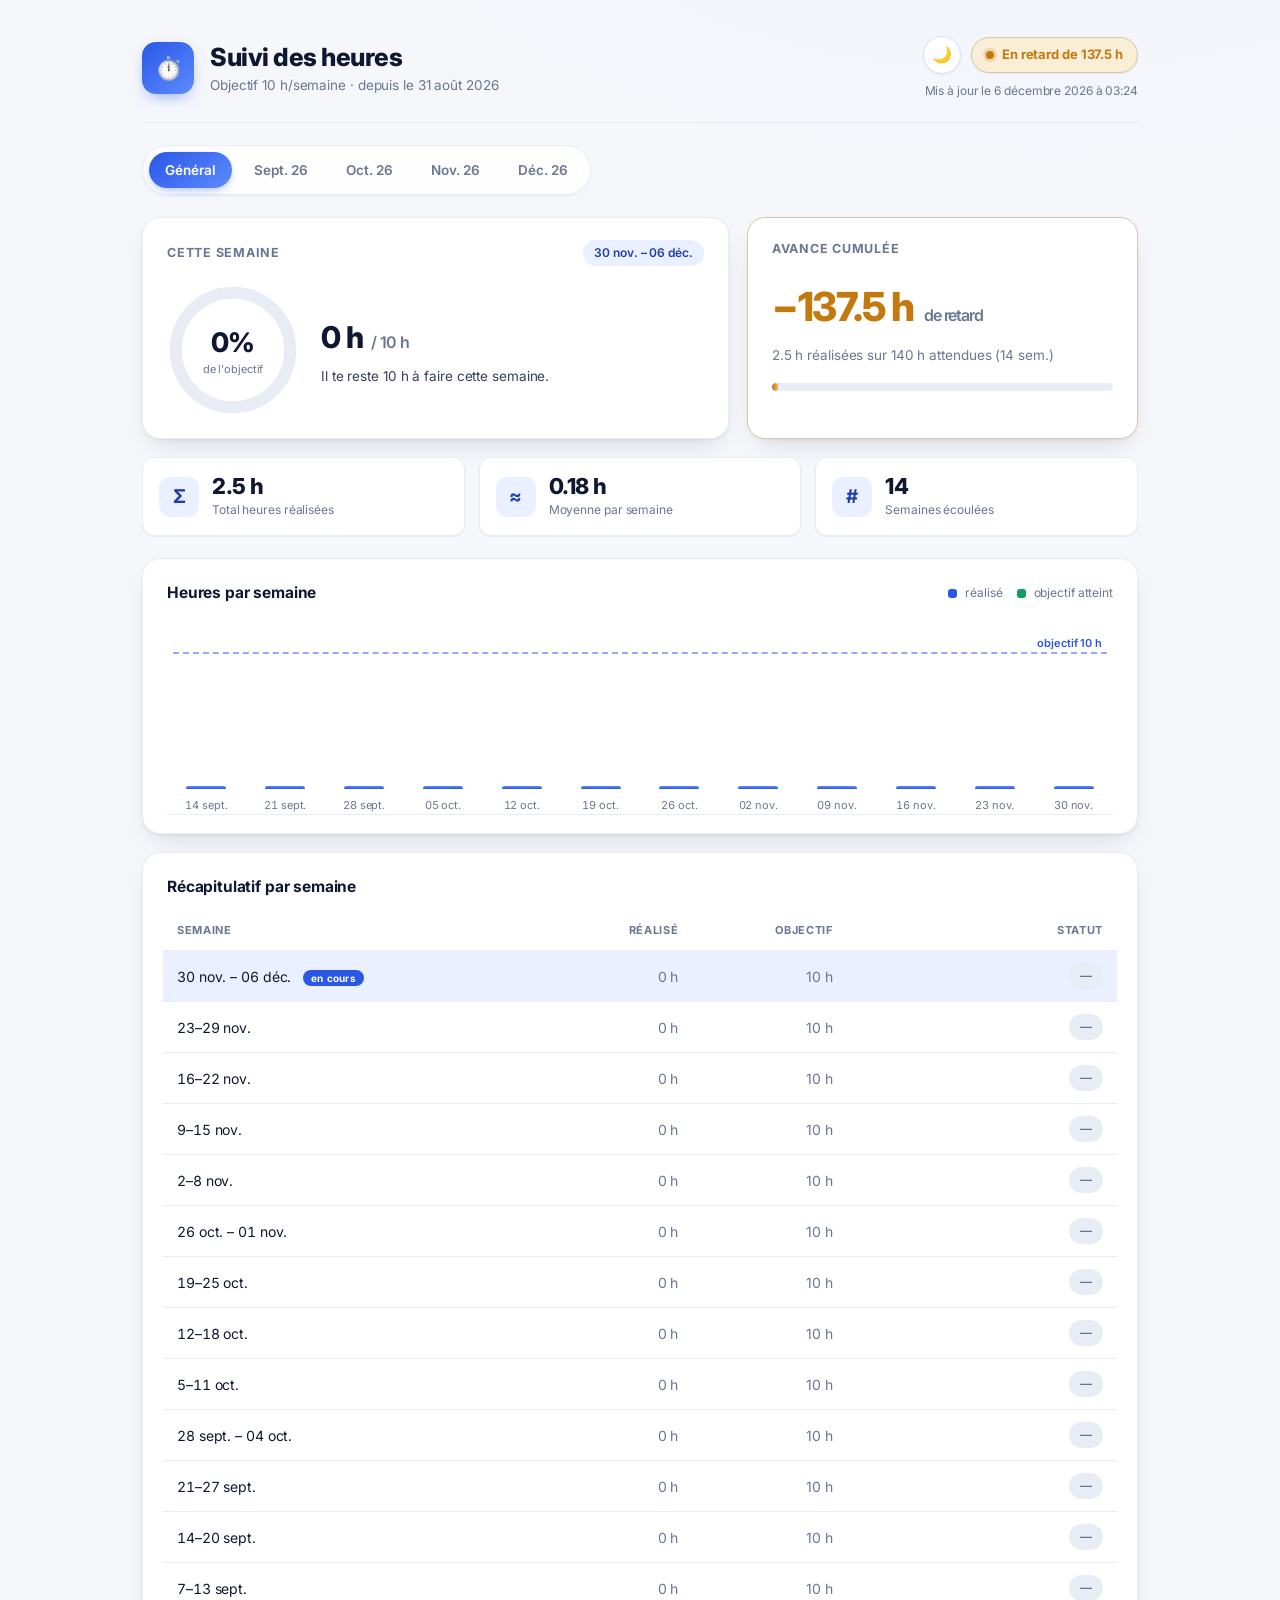
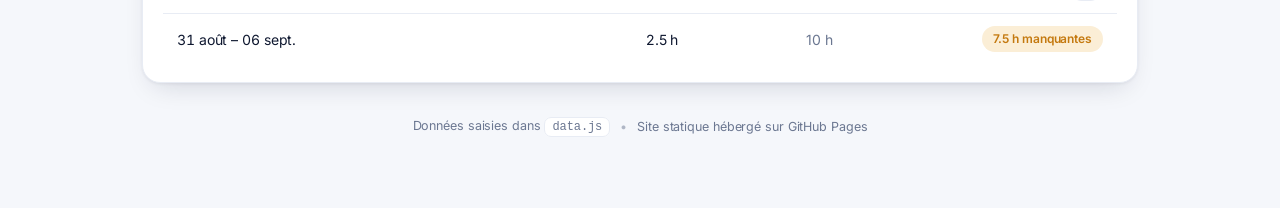
==== index.html @ 68d2aeb3 "Barres cliquables (-> mois + detail) et detail des seances groupe par semaine avec en-tete" ====
<!DOCTYPE html>
<html lang="fr">
<head>
  <meta charset="utf-8" />
  <meta name="viewport" content="width=device-width, initial-scale=1" />
  <title>Suivi des heures</title>
  <meta name="description" content="Suivi de prestation : heures réalisées et avance." />
  <link rel="preconnect" href="https://fonts.googleapis.com" />
  <link rel="preconnect" href="https://fonts.gstatic.com" crossorigin />
  <link href="https://fonts.googleapis.com/css2?family=Inter:wght@400;500;600;700;800&display=swap" rel="stylesheet" />
  <!-- Applique le thème mémorisé avant le rendu (évite le flash) -->
  <script>(function(){try{var t=localStorage.getItem("theme");if(t)document.documentElement.setAttribute("data-theme",t);}catch(e){}})();</script>
  <link rel="stylesheet" href="style.css?v=15" />
  <link rel="icon" href="data:image/svg+xml,<svg xmlns='http://www.w3.org/2000/svg' viewBox='0 0 100 100'><text y='.9em' font-size='90'>⏱️</text></svg>" />
</head>
<body>
  <div class="wrap">

    <header class="site-header">
      <div class="identity">
        <div class="monogram" id="monogram">B</div>
        <div>
          <div class="eyebrow">Suivi de prestation</div>
          <h1><span id="titrePrestataire">Prestataire</span> <span class="sep">×</span> <span class="client" id="titreClient">Client</span></h1>
          <p class="subtitle" id="sousTitre"></p>
        </div>
      </div>
      <div class="header-side">
        <div class="head-row">
          <button class="theme-btn" id="themeBtn" type="button" title="Changer de thème" aria-label="Changer de thème">🌙</button>
          <div class="status-chip" id="statusChip">
            <span class="dot"></span><span id="statusChipText">—</span>
          </div>
        </div>
        <div class="maj" id="maj"></div>
      </div>
    </header>

    <!-- NAVIGATION PAR ONGLETS -->
    <nav class="tabs" id="tabs" role="tablist"></nav>

    <!-- HERO -->
    <section class="hero" id="hero">
      <!-- Semaine en cours avec anneau -->
      <div class="card hero-week">
        <div class="card-head">
          <span class="card-title" id="ringCardTitle">Cette semaine</span>
          <span class="chip-soft" id="semainePeriode"></span>
        </div>
        <div class="ring-layout">
          <div class="ring" id="ring">
            <svg viewBox="0 0 120 120" width="132" height="132" aria-hidden="true">
              <defs>
                <linearGradient id="ringGrad" x1="0" y1="0" x2="1" y2="1">
                  <stop offset="0" class="rg1" />
                  <stop offset="1" class="rg2" />
                </linearGradient>
              </defs>
              <circle class="ring-bg" cx="60" cy="60" r="52" />
              <circle class="ring-fg" id="ringFg" cx="60" cy="60" r="52" />
            </svg>
            <div class="ring-center">
              <div class="ring-pct" id="ringPct">0%</div>
              <div class="ring-cap">de l'objectif</div>
            </div>
          </div>
          <div class="ring-meta">
            <div class="ring-hours"><span id="semaineHeures">0 h</span><span class="obj" id="semaineObjectif">/ 10 h</span></div>
            <div class="ring-note" id="semaineReste"></div>
          </div>
        </div>
      </div>

      <!-- Avance cumulée -->
      <div class="card hero-avance" id="cardAvance">
        <div class="card-head"><span class="card-title" id="avanceCardTitle">Avance cumulée</span></div>
        <div class="avance-value inline">
          <span id="avanceValeur">0 h</span>
          <span class="avance-label" id="avanceLabel"></span>
        </div>
        <div class="avance-detail" id="avanceDetail"></div>
        <div class="avance-track"><div class="avance-fill" id="avanceFill"></div></div>
      </div>
    </section>

    <!-- KPIs -->
    <section class="kpis">
      <div class="kpi">
        <div class="kpi-ico">Σ</div>
        <div>
          <div class="kpi-val" id="totalHeures">0 h</div>
          <div class="kpi-lbl" id="lblTotal">Total heures réalisées</div>
        </div>
      </div>
      <div class="kpi">
        <div class="kpi-ico">≈</div>
        <div>
          <div class="kpi-val" id="moyenne">0 h</div>
          <div class="kpi-lbl" id="lblMoyenne">Moyenne par semaine</div>
        </div>
      </div>
      <div class="kpi">
        <div class="kpi-ico">#</div>
        <div>
          <div class="kpi-val" id="nbSemaines">0</div>
          <div class="kpi-lbl" id="lblNb">Semaines écoulées</div>
        </div>
      </div>
    </section>

    <!-- Chart -->
    <section class="panel">
      <div class="panel-head">
        <h2>Heures par semaine</h2>
        <span class="legend"><span class="legend-dot brand"></span>réalisé<span class="legend-dot good"></span>objectif atteint</span>
      </div>
      <div class="chart" id="chart"></div>
    </section>

    <!-- Récap par semaine -->
    <section class="panel">
      <div class="panel-head"><h2>Récapitulatif par semaine</h2></div>
      <div class="table-scroll">
        <table class="tbl-weeks">
          <thead>
            <tr>
              <th>Semaine</th>
              <th class="right">Réalisé</th>
              <th class="right">Objectif</th>
              <th class="right">Statut</th>
            </tr>
          </thead>
          <tbody id="tbodyWeeks"></tbody>
        </table>
      </div>
    </section>

    <!-- Détail des séances -->
    <section class="panel" id="panelLog">
      <div class="panel-head"><h2>Détail des séances</h2></div>
      <div class="table-scroll">
        <table>
          <thead>
            <tr>
              <th>Date</th>
              <th class="right">Heures</th>
              <th>Description</th>
            </tr>
          </thead>
          <tbody id="tbodyLog"></tbody>
        </table>
      </div>
    </section>

    <footer>
      <span>Données saisies dans <code>data.js</code></span>
      <span class="dot-sep">•</span>
      <span>Site statique hébergé sur GitHub Pages</span>
    </footer>
  </div>

  <canvas id="confetti" aria-hidden="true"></canvas>
  <div id="chartTip" class="chart-tip" aria-hidden="true"></div>

  <!-- Chargement anti-cache : data.js (tes heures) et app.js sont toujours rechargés,
       pour que tes mises à jour apparaissent immédiatement sans vider le cache. -->
  <script>
    (function () {
      var v = Date.now();
      ["data.js", "app.js"].forEach(function (src) {
        var s = document.createElement("script");
        s.src = src + "?t=" + v;
        s.async = false; // conserve l'ordre d'exécution (data.js avant app.js)
        document.body.appendChild(s);
      });
    })();
  </script>
</body>
</html>
---- style.css ----
:root {
  --bg: #f5f7fb;
  --bg-grad-1: #eef2fb;
  --bg-grad-2: #f6f8fc;
  --card: #ffffff;
  --ink: #0f1830;
  --ink-2: #33405c;
  --muted: #6b7791;
  --line: #e8ecf4;
  --line-strong: #dbe1ee;
  --brand: #2b57e6;
  --brand-2: #5b8bff;
  --brand-soft: #eaf0ff;
  --brand-ink: #1f3fb0;
  --good: #0f9d63;
  --good-soft: #e4f6ee;
  --warn: #c4790f;
  --warn-soft: #fbeed6;
  --danger: #d64545;
  --danger-soft: #fbe7e7;
  --shadow-sm: 0 1px 2px rgba(15, 24, 48, .05);
  --shadow: 0 1px 3px rgba(15, 24, 48, .06), 0 12px 28px -12px rgba(15, 24, 48, .18);
  --radius: 18px;
  --radius-sm: 12px;
}
/* Palette sombre : appliquée si le système est sombre (sauf choix manuel "light"),
   ou si l'utilisateur a explicitement choisi "dark". */
@media (prefers-color-scheme: dark) {
  :root:not([data-theme="light"]) {
    --bg: #0a0f1c; --bg-grad-1: #0d1424; --bg-grad-2: #0a0f1c;
    --card: #121a2c; --ink: #eef2fb; --ink-2: #c3cddf; --muted: #8b97b0;
    --line: #222e46; --line-strong: #2b3a56;
    --brand: #6f93ff; --brand-2: #4f74e0; --brand-soft: #17233f; --brand-ink: #a8c0ff;
    --good: #37c98b; --good-soft: #12321f; --warn: #e0a44f; --warn-soft: #33260f;
    --danger: #f0736f; --danger-soft: #3a1a1a;
    --shadow-sm: 0 1px 2px rgba(0,0,0,.3);
    --shadow: 0 1px 3px rgba(0,0,0,.4), 0 18px 40px -18px rgba(0,0,0,.6);
  }
}
:root[data-theme="dark"] {
  --bg: #0a0f1c; --bg-grad-1: #0d1424; --bg-grad-2: #0a0f1c;
  --card: #121a2c; --ink: #eef2fb; --ink-2: #c3cddf; --muted: #8b97b0;
  --line: #222e46; --line-strong: #2b3a56;
  --brand: #6f93ff; --brand-2: #4f74e0; --brand-soft: #17233f; --brand-ink: #a8c0ff;
  --good: #37c98b; --good-soft: #12321f; --warn: #e0a44f; --warn-soft: #33260f;
  --danger: #f0736f; --danger-soft: #3a1a1a;
  --shadow-sm: 0 1px 2px rgba(0,0,0,.3);
  --shadow: 0 1px 3px rgba(0,0,0,.4), 0 18px 40px -18px rgba(0,0,0,.6);
}

* { box-sizing: border-box; }
html, body { margin: 0; padding: 0; }
body {
  font-family: "Inter", -apple-system, BlinkMacSystemFont, "Segoe UI", Roboto, sans-serif;
  background: radial-gradient(1200px 600px at 80% -10%, var(--bg-grad-1), transparent 60%), var(--bg);
  color: var(--ink);
  line-height: 1.5;
  letter-spacing: -0.006em;
  -webkit-font-smoothing: antialiased;
  text-rendering: optimizeLegibility;
}
.wrap { max-width: 1040px; margin: 0 auto; padding: 36px 22px 72px; }

/* ---------- Header ---------- */
.site-header {
  display: flex; flex-wrap: wrap; align-items: center; justify-content: space-between;
  gap: 18px; margin-bottom: 22px; padding-bottom: 22px; border-bottom: 1px solid var(--line);
}
.identity { display: flex; align-items: center; gap: 16px; }
.monogram {
  width: 52px; height: 52px; flex: none; border-radius: 14px;
  display: grid; place-items: center; font-weight: 800; font-size: 22px; color: #fff;
  background: linear-gradient(140deg, var(--brand), var(--brand-2));
  box-shadow: 0 6px 16px -6px color-mix(in srgb, var(--brand) 60%, transparent);
}
.eyebrow { font-size: 12px; font-weight: 600; letter-spacing: .04em; text-transform: uppercase; color: var(--brand); }
h1 { font-size: 25px; line-height: 1.15; margin: 2px 0 3px; font-weight: 800; letter-spacing: -0.02em; }
h1 .sep { color: var(--line-strong); font-weight: 500; margin: 0 2px; }
h1 .client { color: var(--ink-2); font-weight: 700; }
.subtitle { color: var(--muted); font-size: 13.5px; margin: 0; }
.header-side { display: flex; flex-direction: column; align-items: flex-end; gap: 8px; }
.head-row { display: flex; align-items: center; gap: 10px; }
.theme-btn {
  width: 38px; height: 38px; flex: none; border-radius: 50%; cursor: pointer;
  border: 1px solid var(--line-strong); background: var(--card); color: var(--ink);
  font-size: 16px; line-height: 1; display: grid; place-items: center; box-shadow: var(--shadow-sm);
  transition: transform .2s ease, box-shadow .2s ease, border-color .2s ease;
}
.theme-btn:hover { transform: translateY(-2px) rotate(-12deg); border-color: var(--brand); box-shadow: var(--shadow); }
.theme-btn:active { transform: scale(.94); }

/* ---------- Animations ---------- */
@keyframes riseIn {
  from { opacity: 0; transform: translateY(16px); }
  to   { opacity: 1; transform: translateY(0); }
}

/* ---------- Barre d'onglets ---------- */
.tabs {
  display: flex; flex-wrap: wrap; gap: 6px; margin-bottom: 22px; padding: 6px;
  background: color-mix(in srgb, var(--card) 88%, transparent); border: 1px solid var(--line); border-radius: 999px;
  box-shadow: var(--shadow-sm); width: fit-content; max-width: 100%;
  position: sticky; top: 12px; z-index: 30; backdrop-filter: saturate(1.2) blur(8px);
  transition: box-shadow .25s ease;
}
.tabs.stuck { box-shadow: var(--shadow); }
.tab {
  font: inherit; cursor: pointer; border: none; background: transparent; color: var(--muted);
  font-size: 13.5px; font-weight: 600; padding: 8px 16px; border-radius: 999px;
  transition: background .15s ease, color .15s ease; white-space: nowrap;
}
.tab:hover:not(.disabled) { color: var(--ink); background: color-mix(in srgb, var(--brand) 7%, transparent); }
.tab.disabled { opacity: .38; cursor: not-allowed; }
.tab.active { color: #fff; background: linear-gradient(140deg, var(--brand), var(--brand-2)); box-shadow: 0 4px 12px -5px color-mix(in srgb, var(--brand) 65%, transparent); }
/* ---------- Adaptations mobile ---------- */
@media (max-width: 560px) {
  .wrap { padding: 22px 15px 52px; }

  /* En-tête plus compact */
  .site-header { gap: 14px; margin-bottom: 20px; }
  .identity { gap: 13px; }
  .monogram { width: 46px; height: 46px; font-size: 20px; border-radius: 12px; }
  h1 { font-size: 22px; }
  .eyebrow { font-size: 11px; }
  .subtitle { font-size: 12.5px; }
  .header-side { align-items: flex-start; width: 100%; }

  /* Onglets : pleine largeur, défilables, fond opaque (sinon on voit le contenu dessous) */
  .tabs {
    width: 100%; overflow-x: auto; flex-wrap: nowrap; -webkit-overflow-scrolling: touch;
    scrollbar-width: none; border-radius: 14px; top: 8px; gap: 4px;
    background: var(--card); backdrop-filter: none;
  }
  .tabs::-webkit-scrollbar { display: none; }
  .tab { flex: 0 0 auto; padding: 9px 15px; }

  /* Carte "Cette semaine" : anneau centré, moins de vide */
  .ring-layout { flex-direction: column; align-items: center; text-align: center; gap: 12px; }
  .ring-hours { justify-content: center; }
  .ring-meta { min-width: 0; }

  /* Cartes / panneaux un peu plus serrés */
  .card { padding: 20px 18px; }
  .panel { padding: 20px 18px 16px; }
  .card-head { margin-bottom: 16px; }
  .avance-value { font-size: 36px; }
  .ring-hours { font-size: 30px; }
  .panel h2 { font-size: 17px; }

  /* Graphe hebdo plus lisible */
  .chart { gap: 8px; height: 170px; }
  .bar-lbl { font-size: 10px; }

  /* KPIs : une belle grille 2 colonnes, la 3e prend toute la largeur */
  .kpi { padding: 14px 15px; gap: 11px; }
  .kpi:last-child { grid-column: 1 / -1; }

  /* Tableaux plus compacts */
  table { font-size: 12.5px; }
  th, td { padding: 10px 9px; }
  .tag { display: block; width: fit-content; margin: 4px 0 0 0; } /* "en cours" sous la date */
  .pill { padding: 3px 9px; font-size: 11px; }
  th, td { padding: 10px 7px; }
  /* Sur mobile, on masque la colonne "Objectif" (toujours 10 h) pour tout faire tenir */
  .tbl-weeks th:nth-child(3), .tbl-weeks td:nth-child(3) { display: none; }
  .pill-extra { display: none; } /* badge compact : "0.5 h" au lieu de "0.5 h manquantes" */
}

@media (max-width: 380px) {
  .kpis { grid-template-columns: 1fr; }
  .kpi:last-child { grid-column: auto; }
}
.status-chip {
  display: inline-flex; align-items: center; gap: 8px; font-weight: 700; font-size: 13px;
  padding: 7px 14px; border-radius: 999px; border: 1px solid var(--line-strong); background: var(--card);
  box-shadow: var(--shadow-sm);
}
.status-chip .dot { width: 8px; height: 8px; border-radius: 50%; background: var(--muted); }
.status-chip.ok { color: var(--good); border-color: color-mix(in srgb, var(--good) 35%, var(--line)); background: var(--good-soft); }
.status-chip.ok .dot { background: var(--good); box-shadow: 0 0 0 3px color-mix(in srgb, var(--good) 22%, transparent); }
.status-chip.warn { color: var(--warn); border-color: color-mix(in srgb, var(--warn) 35%, var(--line)); background: var(--warn-soft); }
.status-chip.warn .dot { background: var(--warn); box-shadow: 0 0 0 3px color-mix(in srgb, var(--warn) 22%, transparent); }
.maj { color: var(--muted); font-size: 12px; }

/* ---------- Cards générique ---------- */
.card {
  background: var(--card); border: 1px solid var(--line); border-radius: var(--radius);
  padding: 22px 24px; box-shadow: var(--shadow);
  transition: transform .25s cubic-bezier(.2,.8,.2,1), box-shadow .25s ease, border-color .25s ease;
}
.card:hover {
  transform: translateY(-3px);
  box-shadow: 0 1px 3px rgba(15, 24, 48, .07), 0 22px 44px -18px rgba(15, 24, 48, .28);
  border-color: var(--line-strong);
}
.kpi { transition: transform .25s cubic-bezier(.2,.8,.2,1), box-shadow .25s ease, border-color .25s ease; }
.kpi:hover { transform: translateY(-3px); box-shadow: var(--shadow); border-color: var(--line-strong); }
@media (prefers-reduced-motion: reduce) {
  .card, .kpi { transition: none; }
  .card:hover, .kpi:hover { transform: none; }
}
.card-head { display: flex; align-items: center; justify-content: space-between; gap: 10px; margin-bottom: 18px; }
.card-title { font-size: 12.5px; font-weight: 700; letter-spacing: .06em; text-transform: uppercase; color: var(--muted); }
.chip-soft {
  font-size: 12px; font-weight: 600; color: var(--brand-ink); background: var(--brand-soft);
  padding: 4px 11px; border-radius: 999px; white-space: nowrap;
}

/* ---------- Hero ---------- */
.hero { display: grid; grid-template-columns: 1fr; gap: 18px; margin-bottom: 18px; }
@media (min-width: 760px) { .hero { grid-template-columns: 1.5fr 1fr; } }
.hero.solo { grid-template-columns: 1fr; } /* vue mois : anneau seul en pleine largeur */

.ring-layout { display: flex; align-items: center; gap: 22px; flex-wrap: wrap; }
.ring { position: relative; width: 132px; height: 132px; flex: none; }
.ring svg { transform: rotate(-90deg); }
.ring-bg { fill: none; stroke: var(--line); stroke-width: 11; }
.ring-fg {
  fill: none; stroke: url(#ringGrad); stroke-width: 11; stroke-linecap: round;
  stroke-dasharray: 326.7; stroke-dashoffset: 326.7; transition: stroke-dashoffset .9s cubic-bezier(.2,.8,.2,1);
}
#ringGrad .rg1 { stop-color: var(--brand-2); }
#ringGrad .rg2 { stop-color: var(--brand); }
.ring.full .ring-fg { stroke: var(--good); }
.ring-center { position: absolute; inset: 0; display: grid; place-content: center; text-align: center; }
.ring-pct { font-size: 27px; font-weight: 800; letter-spacing: -.02em; }
.ring-cap { font-size: 11px; color: var(--muted); margin-top: -2px; }
.ring-meta { min-width: 140px; }
.ring-hours { font-size: 30px; font-weight: 800; letter-spacing: -.02em; display: flex; align-items: baseline; gap: 8px; }
.ring-hours .obj { font-size: 16px; font-weight: 600; color: var(--muted); }
.ring-note { color: var(--ink-2); font-size: 13.5px; margin-top: 6px; }

/* Avance */
.hero-avance.ok { border-color: color-mix(in srgb, var(--good) 32%, var(--line)); }
.hero-avance.warn { border-color: color-mix(in srgb, var(--warn) 32%, var(--line)); }
.avance-value { font-size: 40px; font-weight: 800; letter-spacing: -.03em; display: flex; align-items: baseline; gap: 10px; flex-wrap: wrap; }
.avance-label { font-size: 16px; font-weight: 600; color: var(--muted); }
#avanceValeur.pos { color: var(--good); }
#avanceValeur.neg { color: var(--warn); }
.avance-detail { color: var(--muted); font-size: 13.5px; margin-top: 8px; }
.avance-track { height: 8px; border-radius: 999px; background: var(--line); margin-top: 18px; overflow: hidden; }
.avance-fill { height: 100%; border-radius: 999px; width: 0; background: linear-gradient(90deg, var(--brand), var(--brand-2)); transition: width .9s cubic-bezier(.2,.8,.2,1); }
.hero-avance.ok .avance-fill { background: linear-gradient(90deg, var(--good), #34d399); }
.hero-avance.warn .avance-fill { background: linear-gradient(90deg, var(--warn), #f0b45c); }

/* ---------- KPIs ---------- */
.kpis { display: grid; grid-template-columns: repeat(2, 1fr); gap: 14px; margin-bottom: 22px; }
@media (min-width: 720px) { .kpis { grid-template-columns: repeat(3, 1fr); } }
.kpi {
  background: var(--card); border: 1px solid var(--line); border-radius: var(--radius-sm);
  padding: 16px 16px; box-shadow: var(--shadow-sm); display: flex; align-items: center; gap: 13px;
}
.kpi-ico {
  width: 40px; height: 40px; flex: none; border-radius: 11px; display: grid; place-items: center;
  font-size: 19px; font-weight: 700; color: var(--brand-ink); background: var(--brand-soft);
}
.kpi-val { font-size: 22px; font-weight: 800; letter-spacing: -.02em; line-height: 1.1; }
.kpi-lbl { font-size: 12px; color: var(--muted); margin-top: 3px; }

/* ---------- Panels ---------- */
.panel {
  background: var(--card); border: 1px solid var(--line); border-radius: var(--radius);
  padding: 22px 24px 18px; box-shadow: var(--shadow); margin-top: 18px;
}
.panel-head { display: flex; align-items: center; justify-content: space-between; gap: 10px; margin-bottom: 20px; }
.panel h2 { font-size: 15.5px; font-weight: 700; margin: 0; letter-spacing: -.01em; }
.legend { font-size: 12px; color: var(--muted); display: inline-flex; align-items: center; gap: 8px; }
.legend-dot { width: 9px; height: 9px; border-radius: 3px; display: inline-block; margin-left: 6px; }
.legend-dot.brand { background: var(--brand); }
.legend-dot.good { background: var(--good); }
.legend-dot.muted-dot { background: var(--muted); }

/* Chart */
.chart {
  position: relative; display: flex; align-items: flex-end; gap: 12px;
  height: 190px; padding: 22px 6px 0; border-bottom: 1px solid var(--line);
}
.bar-col { flex: 1; display: flex; flex-direction: column; align-items: center; height: 100%; justify-content: flex-end; min-width: 0; }
.bar-wrap { width: 100%; height: 100%; display: flex; flex-direction: column; align-items: center; justify-content: flex-end; }
.bar-val { font-size: 11.5px; font-weight: 700; color: var(--brand); font-variant-numeric: tabular-nums; margin-bottom: 5px; opacity: 0; transition: opacity .4s ease; line-height: 1; }
.bar-val.good { color: var(--good); }
.bar {
  width: 72%; max-width: 40px; border-radius: 7px 7px 3px 3px; min-height: 3px;
  background: linear-gradient(180deg, var(--brand-2), var(--brand));
  transition: height .7s cubic-bezier(.2,.8,.2,1);
}
.bar.good { background: linear-gradient(180deg, #34d399, var(--good)); }
.bar-col.clickable { cursor: pointer; }
.bar-col.clickable:hover .bar { filter: brightness(1.1); transform: translateY(-2px); }
.bar-col .bar { transition: height .7s cubic-bezier(.2,.8,.2,1), transform .2s ease, filter .2s ease; }
.bar-col.clickable:hover .bar-val { transform: translateY(-2px); }
.bar-lbl { font-size: 11px; color: var(--muted); margin-top: 8px; white-space: nowrap; font-variant-numeric: tabular-nums; }
.chart-target { position: absolute; left: 6px; right: 6px; border-top: 2px dashed color-mix(in srgb, var(--brand) 50%, transparent); pointer-events: none; }
.chart-target span { position: absolute; right: 0; top: -19px; font-size: 11px; font-weight: 600; color: var(--brand); background: var(--card); padding: 0 5px; }

/* ---------- Tables ---------- */
table { width: 100%; border-collapse: collapse; font-size: 14px; }
th, td { padding: 12px 14px; text-align: left; border-bottom: 1px solid var(--line); }
thead th { font-size: 11px; text-transform: uppercase; letter-spacing: .06em; color: var(--muted); font-weight: 700; padding-top: 4px; }
tbody tr { transition: background .15s ease; }
tbody tr:hover { background: color-mix(in srgb, var(--brand) 4%, transparent); }
td.right, th.right { text-align: right; }
td.center { text-align: center; }
.mono { font-variant-numeric: tabular-nums; }
.nowrap { white-space: nowrap; }
.muted { color: var(--muted); }
.good { color: var(--good); font-weight: 600; }
tr.current { background: var(--brand-soft) !important; }
tr.wk-head td { background: var(--brand-soft); color: var(--brand-ink); font-size: 11.5px; font-weight: 700; text-transform: uppercase; letter-spacing: .05em; padding-top: 11px; padding-bottom: 11px; }
tr.wk-head:hover td { background: var(--brand-soft); }
tbody tr:last-child td { border-bottom: none; }
.table-scroll { overflow-x: auto; margin: 0 -4px; }

.tag { font-size: 10px; font-weight: 700; background: var(--brand); color: #fff; padding: 2px 8px; border-radius: 999px; vertical-align: middle; margin-left: 8px; letter-spacing: .02em; }
.pill { display: inline-block; font-size: 12px; font-weight: 600; padding: 4px 11px; border-radius: 999px; white-space: nowrap; }
.pill.good { background: var(--good-soft); color: var(--good); }
.pill.warn { background: var(--warn-soft); color: var(--warn); }
.pill.neutral { background: var(--line); color: var(--muted); }

/* ---------- Footer ---------- */
footer { color: var(--muted); font-size: 12.5px; text-align: center; margin-top: 34px; display: flex; gap: 10px; justify-content: center; align-items: center; flex-wrap: wrap; }
footer .dot-sep { opacity: .5; }
footer code { background: var(--card); border: 1px solid var(--line); padding: 2px 7px; border-radius: 7px; font-size: 12px; }

/* ---------- Tendance cumulée (SVG) ---------- */
.trend { width: 100%; }
.trend svg { width: 100%; height: auto; display: block; overflow: visible; }
.trend .grid-line { stroke: var(--line); stroke-width: 1; }
.trend .axis-lbl { fill: var(--muted); font-size: 11px; font-family: inherit; }
.trend .obj-line { fill: none; stroke: var(--muted); stroke-width: 2; stroke-dasharray: 5 5; opacity: .75; }
.trend .real-area { fill: url(#trendFill); }
.trend .real-line { fill: none; stroke: url(#trendLine); stroke-width: 2.5; stroke-linejoin: round; stroke-linecap: round; }
.trend .dot.last { fill: var(--brand); filter: drop-shadow(0 0 0 3px color-mix(in srgb, var(--brand) 22%, transparent)); }
.trend .real-line.draw { stroke-dashoffset: var(--len); animation: drawLine 1.1s cubic-bezier(.4,0,.2,1) forwards; }
@keyframes drawLine { to { stroke-dashoffset: 0; } }
.trend .dot { fill: var(--brand); stroke: var(--card); stroke-width: 2; }
.trend .empty { color: var(--muted); text-align: center; padding: 24px 0; }
@media (prefers-reduced-motion: reduce) { .trend .real-line.draw { animation: none; stroke-dashoffset: 0; } }

/* ---------- Tooltip du graphique ---------- */
.chart-tip {
  position: fixed; z-index: 60; pointer-events: none; opacity: 0; transform: translateY(4px);
  background: var(--ink); color: var(--bg); font-size: 12.5px; font-weight: 600;
  padding: 7px 11px; border-radius: 8px; white-space: nowrap; box-shadow: var(--shadow);
  transition: opacity .15s ease, transform .15s ease;
}
.chart-tip.show { opacity: 1; transform: translateY(0); }
.chart-tip b { color: var(--brand-2); }

/* ---------- Confettis ---------- */
#confetti { position: fixed; inset: 0; width: 100vw; height: 100vh; pointer-events: none; z-index: 80; display: none; }
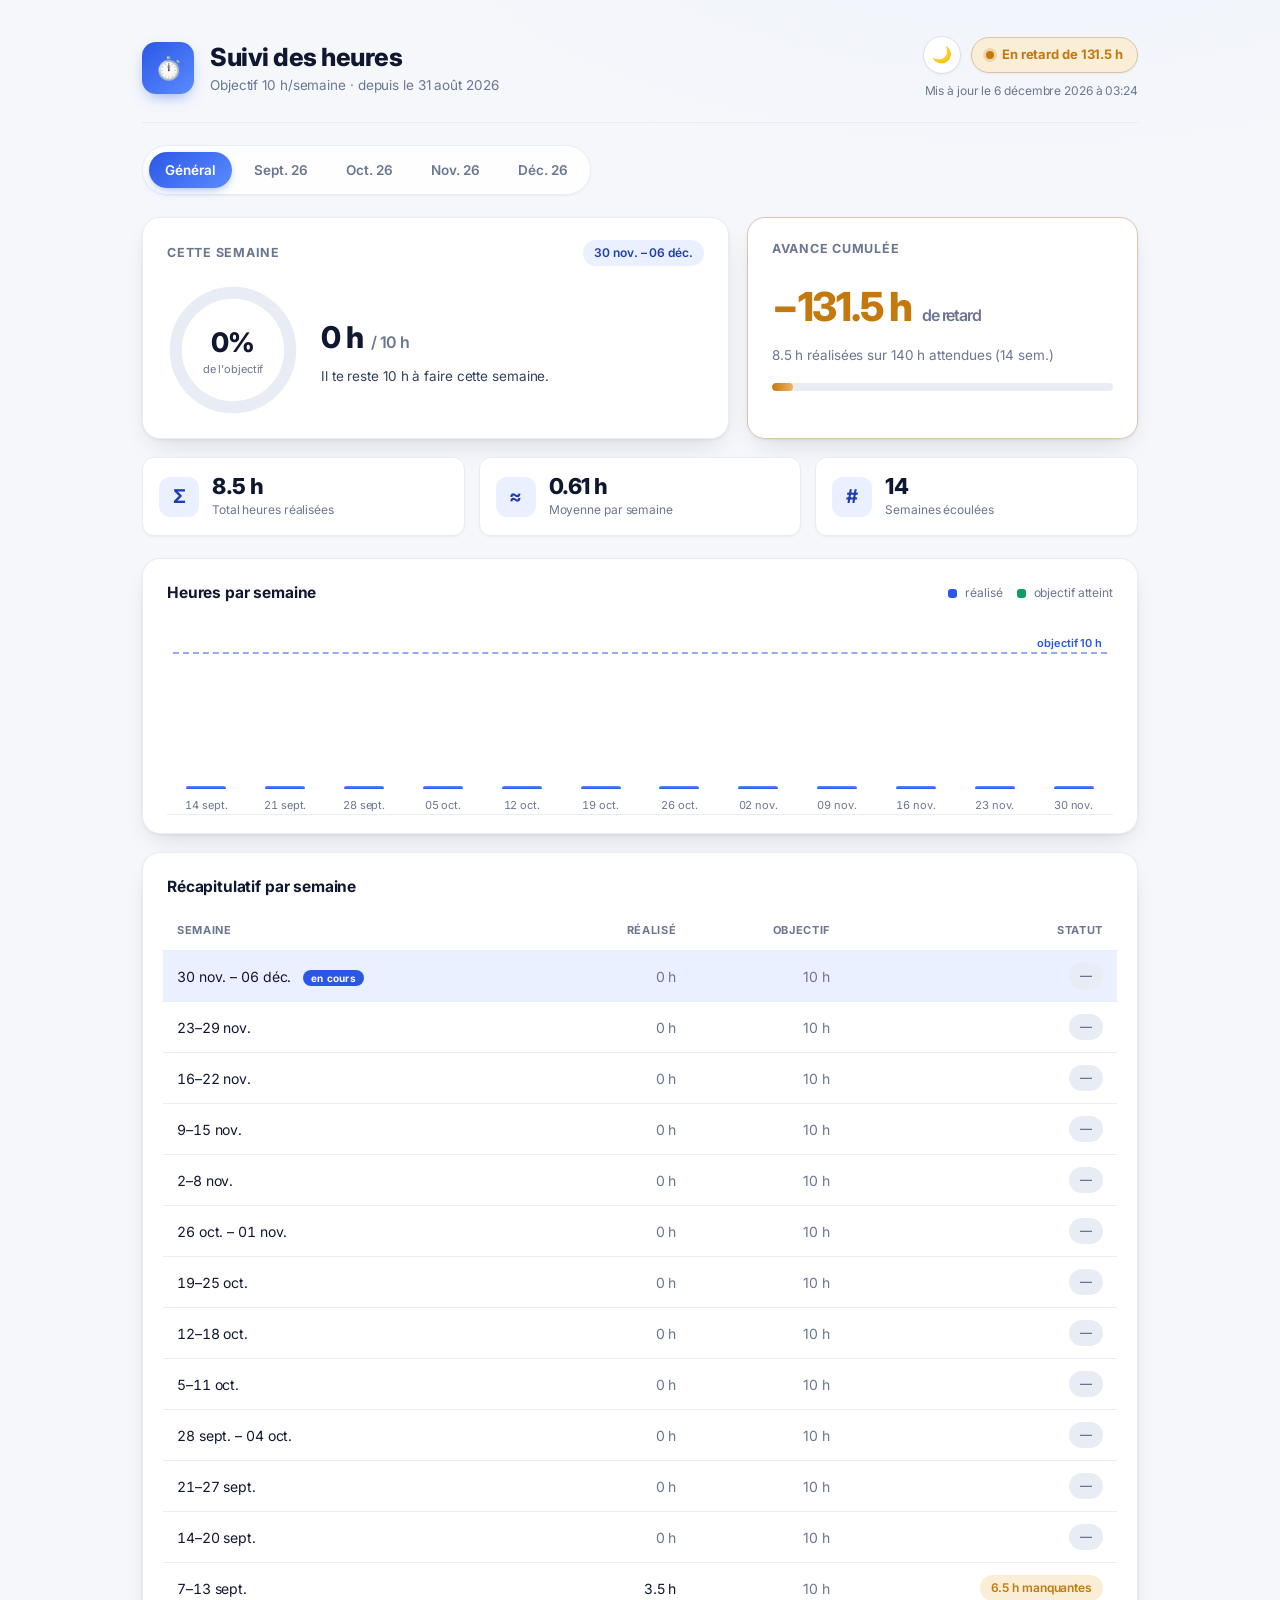
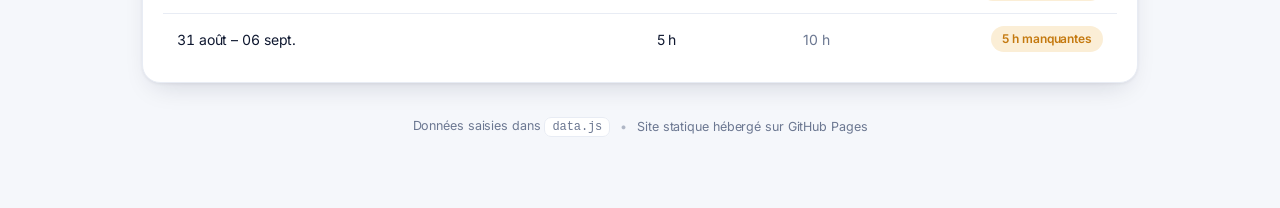
==== commit 13d560c9: "Renomme 'Detail par semaine' + tri du plus recent au plus ancien" ====
--- a/index.html
+++ b/index.html
@@ -137,7 +137,7 @@
 
     <!-- Détail des séances -->
     <section class="panel" id="panelLog">
-      <div class="panel-head"><h2>Détail des séances</h2></div>
+      <div class="panel-head"><h2>Détail par semaine</h2></div>
       <div class="table-scroll">
         <table>
           <thead>
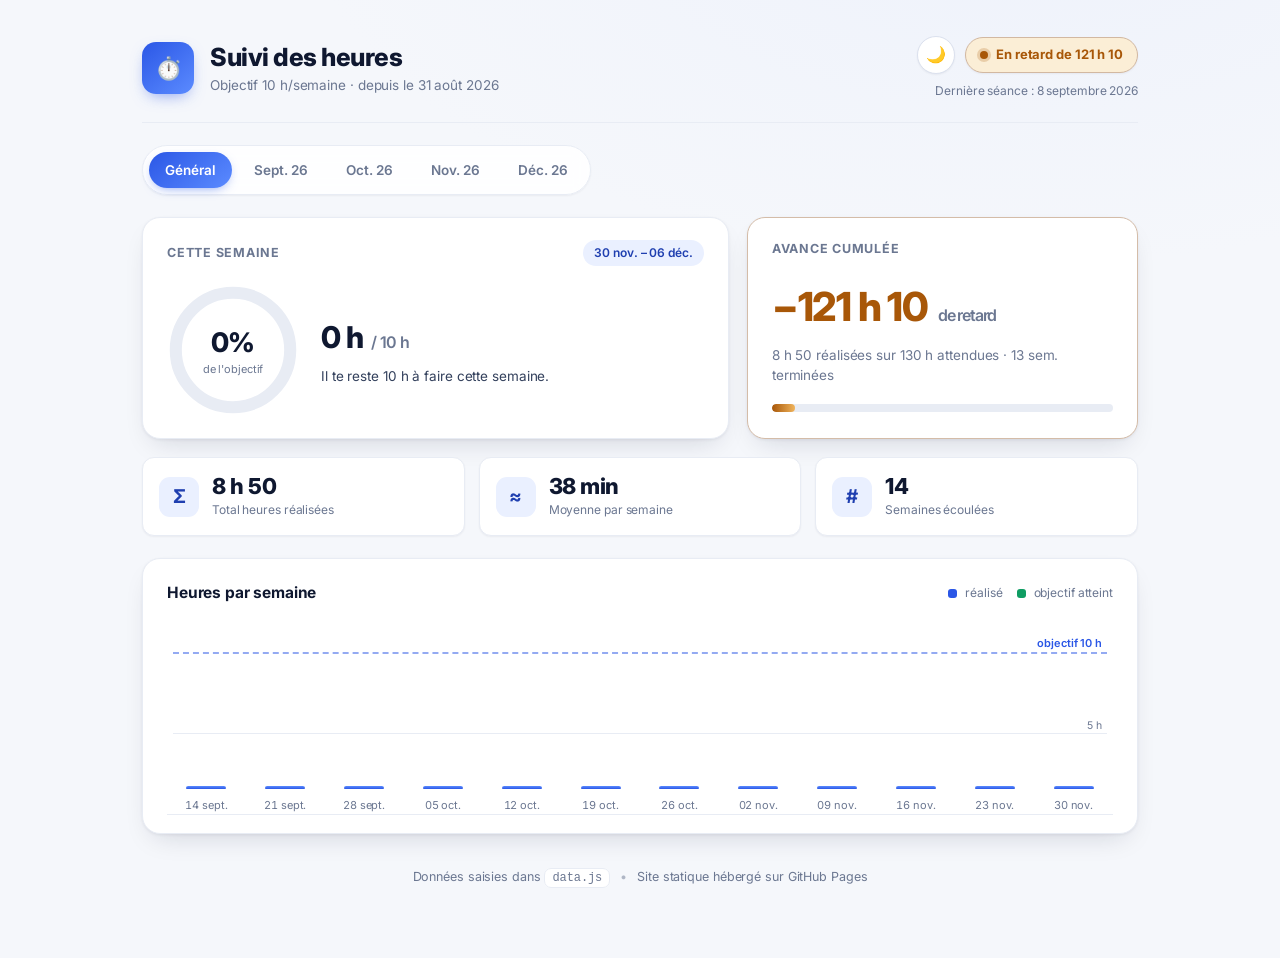
==== commit f7203742: "UX : format h+min, 'Derniere seance', avance basee sur semaines terminees, retire table doublon, rep" ====
--- a/index.html
+++ b/index.html
@@ -10,7 +10,7 @@
   <link href="https://fonts.googleapis.com/css2?family=Inter:wght@400;500;600;700;800&display=swap" rel="stylesheet" />
   <!-- Applique le thème mémorisé avant le rendu (évite le flash) -->
   <script>(function(){try{var t=localStorage.getItem("theme");if(t)document.documentElement.setAttribute("data-theme",t);}catch(e){}})();</script>
-  <link rel="stylesheet" href="style.css?v=15" />
+  <link rel="stylesheet" href="style.css?v=16" />
   <link rel="icon" href="data:image/svg+xml,<svg xmlns='http://www.w3.org/2000/svg' viewBox='0 0 100 100'><text y='.9em' font-size='90'>⏱️</text></svg>" />
 </head>
 <body>
@@ -84,7 +84,7 @@
     </section>
 
     <!-- KPIs -->
-    <section class="kpis">
+    <section class="kpis" id="kpis">
       <div class="kpi">
         <div class="kpi-ico">Σ</div>
         <div>
@@ -115,24 +115,6 @@
         <span class="legend"><span class="legend-dot brand"></span>réalisé<span class="legend-dot good"></span>objectif atteint</span>
       </div>
       <div class="chart" id="chart"></div>
-    </section>
-
-    <!-- Récap par semaine -->
-    <section class="panel">
-      <div class="panel-head"><h2>Récapitulatif par semaine</h2></div>
-      <div class="table-scroll">
-        <table class="tbl-weeks">
-          <thead>
-            <tr>
-              <th>Semaine</th>
-              <th class="right">Réalisé</th>
-              <th class="right">Objectif</th>
-              <th class="right">Statut</th>
-            </tr>
-          </thead>
-          <tbody id="tbodyWeeks"></tbody>
-        </table>
-      </div>
     </section>
 
     <!-- Détail des séances -->
--- a/style.css
+++ b/style.css
@@ -14,7 +14,7 @@
   --brand-ink: #1f3fb0;
   --good: #0f9d63;
   --good-soft: #e4f6ee;
-  --warn: #c4790f;
+  --warn: #a85708;
   --warn-soft: #fbeed6;
   --danger: #d64545;
   --danger-soft: #fbe7e7;
@@ -277,7 +277,7 @@
 }
 .bar-col { flex: 1; display: flex; flex-direction: column; align-items: center; height: 100%; justify-content: flex-end; min-width: 0; }
 .bar-wrap { width: 100%; height: 100%; display: flex; flex-direction: column; align-items: center; justify-content: flex-end; }
-.bar-val { font-size: 11.5px; font-weight: 700; color: var(--brand); font-variant-numeric: tabular-nums; margin-bottom: 5px; opacity: 0; transition: opacity .4s ease; line-height: 1; }
+.bar-val { font-size: 11px; font-weight: 700; color: var(--brand); font-variant-numeric: tabular-nums; margin-bottom: 5px; opacity: 0; transition: opacity .4s ease; line-height: 1; white-space: nowrap; }
 .bar-val.good { color: var(--good); }
 .bar {
   width: 72%; max-width: 40px; border-radius: 7px 7px 3px 3px; min-height: 3px;
@@ -290,6 +290,8 @@
 .bar-col .bar { transition: height .7s cubic-bezier(.2,.8,.2,1), transform .2s ease, filter .2s ease; }
 .bar-col.clickable:hover .bar-val { transform: translateY(-2px); }
 .bar-lbl { font-size: 11px; color: var(--muted); margin-top: 8px; white-space: nowrap; font-variant-numeric: tabular-nums; }
+.chart-grid { position: absolute; left: 6px; right: 6px; border-top: 1px solid var(--line); pointer-events: none; }
+.chart-grid span { position: absolute; right: 0; top: -16px; font-size: 10.5px; color: var(--muted); background: var(--card); padding: 0 5px; }
 .chart-target { position: absolute; left: 6px; right: 6px; border-top: 2px dashed color-mix(in srgb, var(--brand) 50%, transparent); pointer-events: none; }
 .chart-target span { position: absolute; right: 0; top: -19px; font-size: 11px; font-weight: 600; color: var(--brand); background: var(--card); padding: 0 5px; }
 
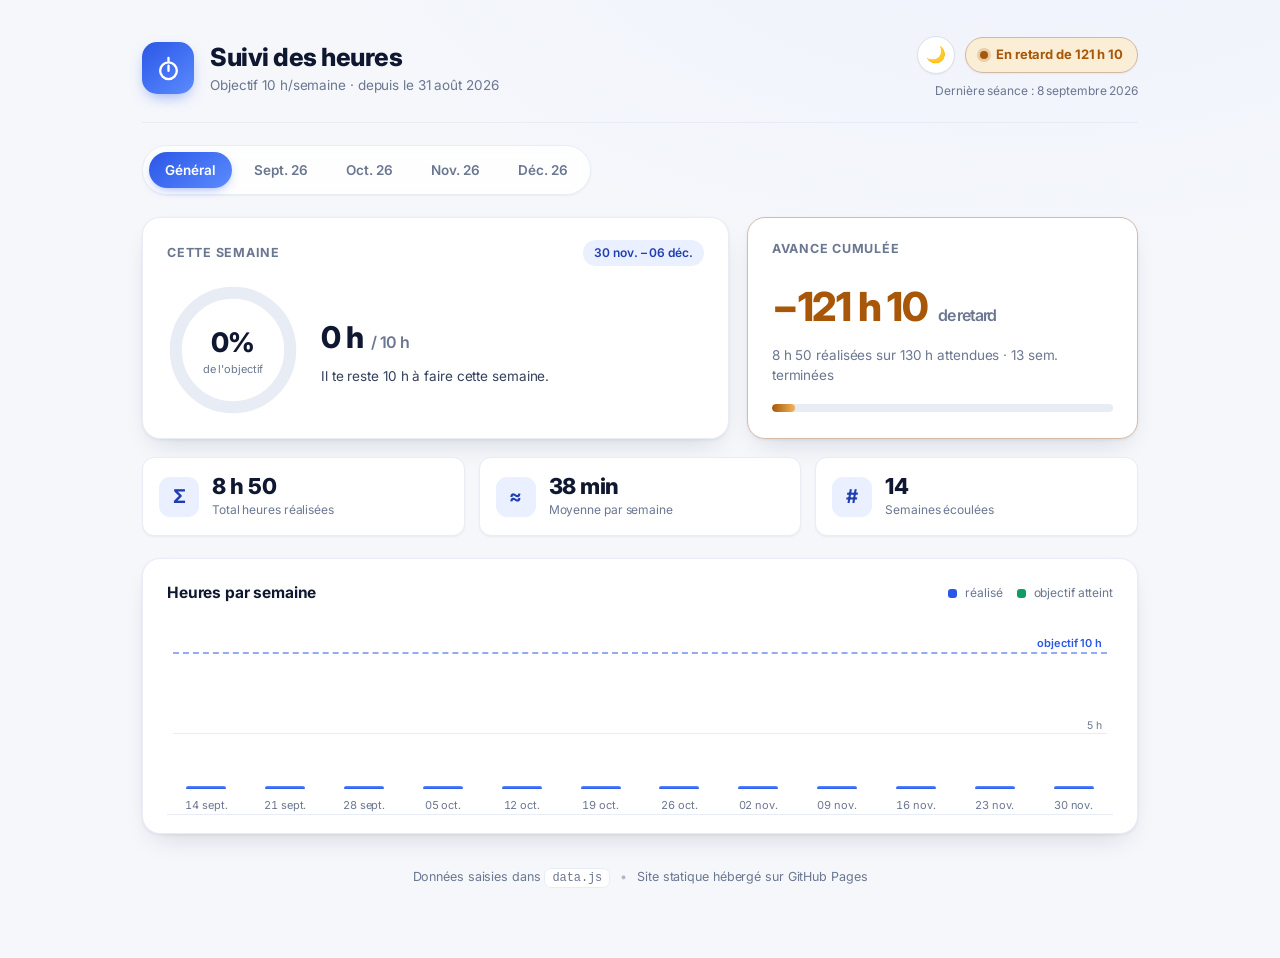
==== commit d79e98b1: "Logo chrono minimaliste (SVG) + favicon assorti + semaines repliables dans le detail" ====
--- a/index.html
+++ b/index.html
@@ -10,15 +10,21 @@
   <link href="https://fonts.googleapis.com/css2?family=Inter:wght@400;500;600;700;800&display=swap" rel="stylesheet" />
   <!-- Applique le thème mémorisé avant le rendu (évite le flash) -->
   <script>(function(){try{var t=localStorage.getItem("theme");if(t)document.documentElement.setAttribute("data-theme",t);}catch(e){}})();</script>
-  <link rel="stylesheet" href="style.css?v=16" />
-  <link rel="icon" href="data:image/svg+xml,<svg xmlns='http://www.w3.org/2000/svg' viewBox='0 0 100 100'><text y='.9em' font-size='90'>⏱️</text></svg>" />
+  <link rel="stylesheet" href="style.css?v=18" />
+  <link rel="icon" href="data:image/svg+xml,<svg xmlns='http://www.w3.org/2000/svg' viewBox='0 0 100 100'><rect width='100' height='100' rx='26' fill='%232b57e6'/><g fill='none' stroke='%23fff' stroke-width='7' stroke-linecap='round' stroke-linejoin='round'><line x1='50' y1='18' x2='50' y2='31'/><circle cx='50' cy='58' r='27'/><line x1='50' y1='58' x2='50' y2='40'/></g></svg>" />
 </head>
 <body>
   <div class="wrap">
 
     <header class="site-header">
       <div class="identity">
-        <div class="monogram" id="monogram">B</div>
+        <div class="monogram" id="monogram">
+          <svg viewBox="0 0 24 24" fill="none" stroke="#fff" stroke-width="2.1" stroke-linecap="round" stroke-linejoin="round" aria-hidden="true">
+            <line x1="12" y1="2.5" x2="12" y2="5" />
+            <circle cx="12" cy="14" r="7.4" />
+            <line x1="12" y1="14" x2="12" y2="9.6" />
+          </svg>
+        </div>
         <div>
           <div class="eyebrow">Suivi de prestation</div>
           <h1><span id="titrePrestataire">Prestataire</span> <span class="sep">×</span> <span class="client" id="titreClient">Client</span></h1>
--- a/style.css
+++ b/style.css
@@ -68,11 +68,12 @@
 }
 .identity { display: flex; align-items: center; gap: 16px; }
 .monogram {
-  width: 52px; height: 52px; flex: none; border-radius: 14px;
+  width: 52px; height: 52px; flex: none; border-radius: 15px;
   display: grid; place-items: center; font-weight: 800; font-size: 22px; color: #fff;
   background: linear-gradient(140deg, var(--brand), var(--brand-2));
   box-shadow: 0 6px 16px -6px color-mix(in srgb, var(--brand) 60%, transparent);
 }
+.monogram svg { width: 27px; height: 27px; display: block; }
 .eyebrow { font-size: 12px; font-weight: 600; letter-spacing: .04em; text-transform: uppercase; color: var(--brand); }
 h1 { font-size: 25px; line-height: 1.15; margin: 2px 0 3px; font-weight: 800; letter-spacing: -0.02em; }
 h1 .sep { color: var(--line-strong); font-weight: 500; margin: 0 2px; }
@@ -308,8 +309,11 @@
 .muted { color: var(--muted); }
 .good { color: var(--good); font-weight: 600; }
 tr.current { background: var(--brand-soft) !important; }
+tr.wk-head { cursor: pointer; }
 tr.wk-head td { background: var(--brand-soft); color: var(--brand-ink); font-size: 11.5px; font-weight: 700; text-transform: uppercase; letter-spacing: .05em; padding-top: 11px; padding-bottom: 11px; }
-tr.wk-head:hover td { background: var(--brand-soft); }
+tr.wk-head:hover td { background: color-mix(in srgb, var(--brand) 14%, var(--card)); }
+.wk-caret { display: inline-block; margin-right: 8px; font-size: 10px; transition: transform .2s ease; transform: translateY(-1px); }
+tr.wk-head.collapsed .wk-caret { transform: rotate(-90deg); }
 tbody tr:last-child td { border-bottom: none; }
 .table-scroll { overflow-x: auto; margin: 0 -4px; }
 
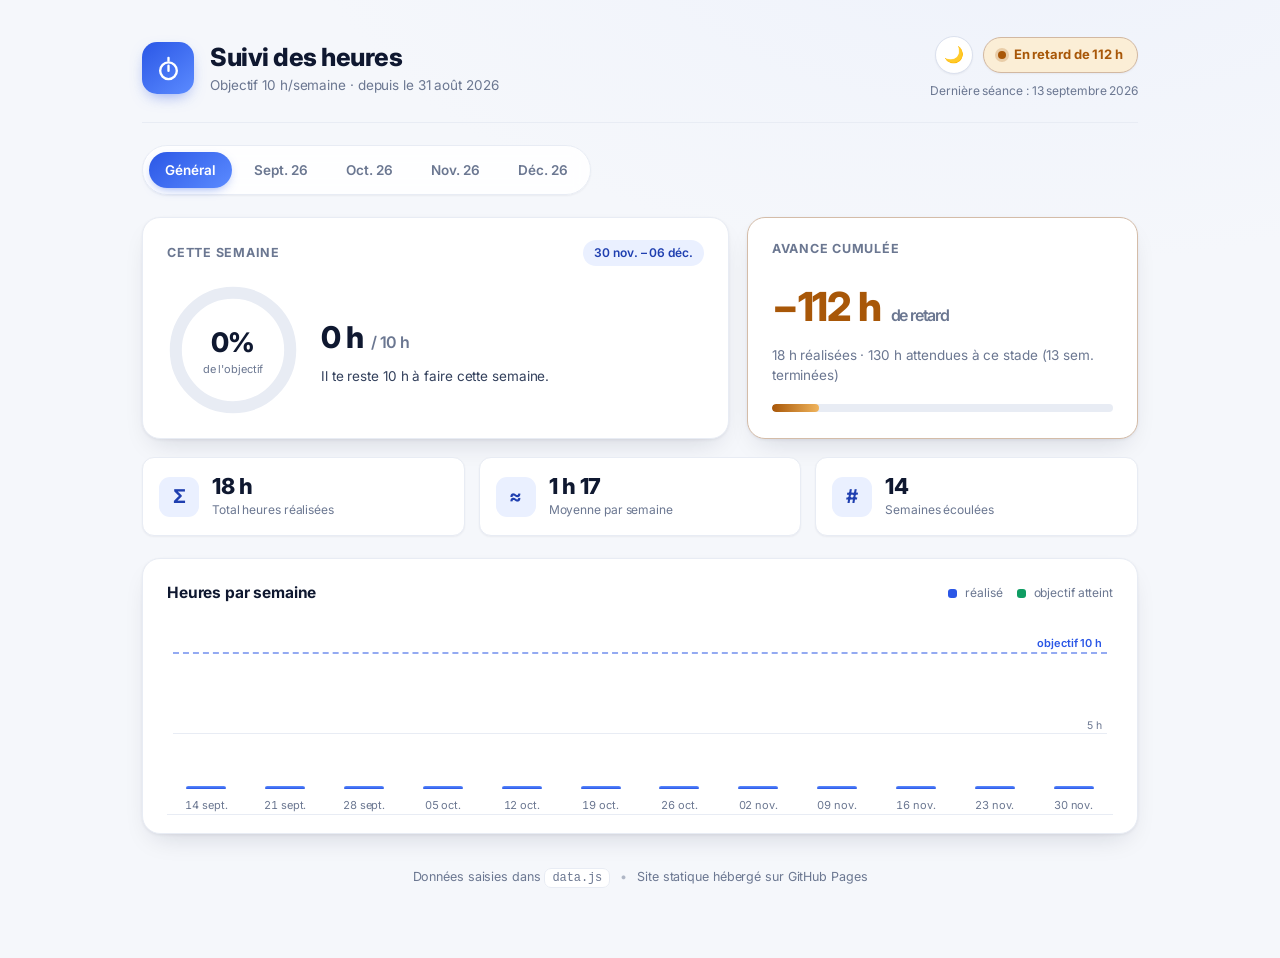
==== commit 63f3246a: "Avance = total realise - objectif des semaines terminees (credite la semaine en cours) - Jour de la " ====
--- a/index.html
+++ b/index.html
@@ -5,12 +5,22 @@
   <meta name="viewport" content="width=device-width, initial-scale=1" />
   <title>Suivi des heures</title>
   <meta name="description" content="Suivi de prestation : heures réalisées et avance." />
+  <!-- Page publique mais non référencée par les moteurs de recherche -->
+  <meta name="robots" content="noindex, nofollow" />
+  <meta name="theme-color" content="#2b57e6" />
+  <!-- Aperçu lors du partage du lien (Open Graph / Twitter) -->
+  <meta property="og:type" content="website" />
+  <meta property="og:site_name" content="Suivi des heures" />
+  <meta property="og:title" content="Suivi des heures" />
+  <meta property="og:description" content="Heures réalisées, progression et avance de la semaine." />
+  <meta property="og:url" content="https://bilysasorith.github.io/suivi-heures/" />
+  <meta name="twitter:card" content="summary" />
   <link rel="preconnect" href="https://fonts.googleapis.com" />
   <link rel="preconnect" href="https://fonts.gstatic.com" crossorigin />
   <link href="https://fonts.googleapis.com/css2?family=Inter:wght@400;500;600;700;800&display=swap" rel="stylesheet" />
   <!-- Applique le thème mémorisé avant le rendu (évite le flash) -->
   <script>(function(){try{var t=localStorage.getItem("theme");if(t)document.documentElement.setAttribute("data-theme",t);}catch(e){}})();</script>
-  <link rel="stylesheet" href="style.css?v=18" />
+  <link rel="stylesheet" href="style.css?v=19" />
   <link rel="icon" href="data:image/svg+xml,<svg xmlns='http://www.w3.org/2000/svg' viewBox='0 0 100 100'><rect width='100' height='100' rx='26' fill='%232b57e6'/><g fill='none' stroke='%23fff' stroke-width='7' stroke-linecap='round' stroke-linejoin='round'><line x1='50' y1='18' x2='50' y2='31'/><circle cx='50' cy='58' r='27'/><line x1='50' y1='58' x2='50' y2='40'/></g></svg>" />
 </head>
 <body>
@@ -44,6 +54,12 @@
 
     <!-- NAVIGATION PAR ONGLETS -->
     <nav class="tabs" id="tabs" role="tablist"></nav>
+
+    <!-- Bloc secret : révélé au clic sur le logo -->
+    <section class="panel" id="panelSolliciteurs" hidden>
+      <div class="panel-head"><h2>🕵️ Qui me sollicite le plus</h2><span class="legend">sur toute la mission</span></div>
+      <div id="solliciteurs"></div>
+    </section>
 
     <!-- HERO -->
     <section class="hero" id="hero">
--- a/style.css
+++ b/style.css
@@ -353,5 +353,18 @@
 .chart-tip.show { opacity: 1; transform: translateY(0); }
 .chart-tip b { color: var(--brand-2); }
 
+/* ---------- Bloc secret : qui me sollicite le plus ---------- */
+.monogram { cursor: pointer; }
+.soll-row { display: grid; grid-template-columns: 170px 1fr auto; gap: 14px; align-items: center; padding: 10px 0; border-bottom: 1px solid var(--line); }
+.soll-row:last-child { border-bottom: none; }
+.soll-name { font-weight: 600; color: var(--ink); font-size: 14px; }
+.soll-bar-wrap { background: var(--brand-soft); border-radius: 999px; height: 10px; overflow: hidden; }
+.soll-bar { height: 100%; background: linear-gradient(90deg, var(--brand-2), var(--brand)); border-radius: 999px; transition: width .8s cubic-bezier(.2,.8,.2,1); }
+.soll-val { font-family: var(--f-display, inherit); font-variant-numeric: tabular-nums; color: var(--muted); font-size: 12.5px; white-space: nowrap; }
+@media (max-width: 560px) {
+  .soll-row { grid-template-columns: 1fr auto; gap: 6px 12px; }
+  .soll-bar-wrap { grid-column: 1 / -1; order: 3; }
+}
+
 /* ---------- Confettis ---------- */
 #confetti { position: fixed; inset: 0; width: 100vw; height: 100vh; pointer-events: none; z-index: 80; display: none; }
